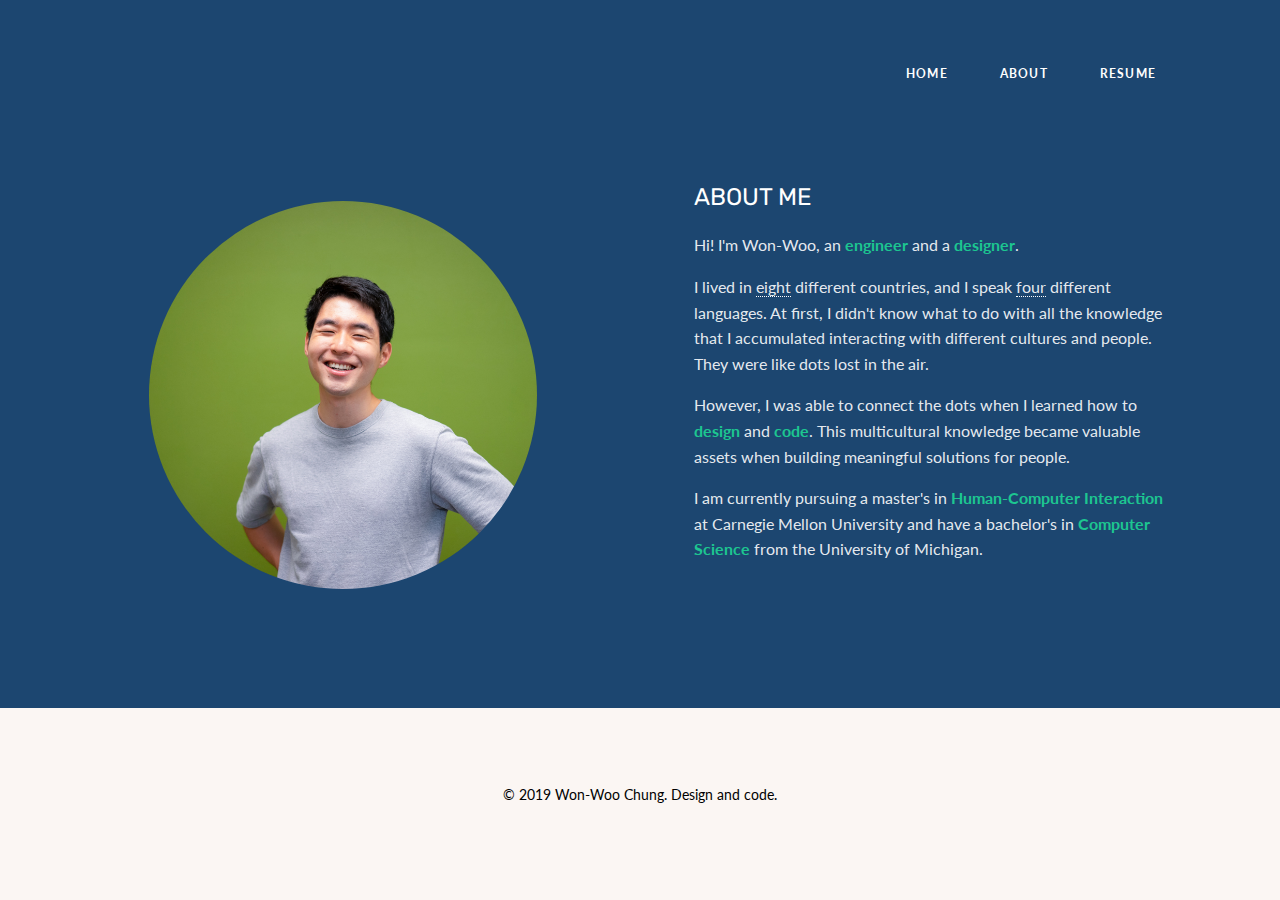
==== about.html @ ddb08c0b "First commit" ====
<!DOCTYPE html>

<meta charset="utf-8">
<meta name="viewport" content="width=device-width, initial-scale=1">
<title>Won-Woo Chung</title>
<link rel="stylesheet" href="styles/main.css">
<link rel="stylesheet" href="https://use.fontawesome.com/releases/v5.8.2/css/all.css" integrity="sha384-oS3vJWv+0UjzBfQzYUhtDYW+Pj2yciDJxpsK1OYPAYjqT085Qq/1cq5FLXAZQ7Ay" crossorigin="anonymous">

<header>
  <div id="header-container">
    <nav>
      <a class="nav__item" href="index.html">HOME</a>
      <a class="nav__item" href="about.html">ABOUT</a>
      <a class="nav__item" href="Won-Woo_Chung_Resume.pdf">RESUME</a>
    </nav>
  </div>
</header>

<main>
  <div id="profile-container" class="top">
    <section id="profile" class="full">
      <img id="profile__img" class="animate" src="images/profile.jpg" alt="Profile">
      <div id="profile__body">
        <h2 class="profile__title">ABOUT ME</h2>
        <p class="profile__text">Hi! I'm Won-Woo, an <span class="highlight">engineer</span> and a <span class="highlight">designer</span>.</p>
        <p class="profile__text">I lived in <span class="tooltip">eight<span class="tooltiptext">Norway, Malaysia, Korea, Russia, France, Azerbaijan, Canada, United States</span></span> different countries, and I speak <span class="tooltip">four<span class="tooltiptext">Korean, English, French, Chinese</span></span> different languages. At first, I didn't know what to do with all the knowledge that I accumulated interacting with different cultures and people. They were like dots lost in the air.</p>
        <p class="profile__text">However, I was able to connect the dots when I learned how to <span class="highlight">design</span> and <span class="highlight">code</span>. This multicultural knowledge became valuable assets when building meaningful solutions for people.</p>
        <p class="profile__text">I am currently pursuing a master's in <span class="highlight">Human-Computer Interaction</span> at Carnegie Mellon University and have a bachelor's in <span class="highlight">Computer Science</span> from the University of Michigan.</p>
        <div id="connect-container">
          <a class="connect" href="mailto:wwchung717@gmail.com"><i class="fas fa-envelope-open-text fa-2x"></i></a>
          <a class="connect" href="https://github.com/wwchung"><i class="fab fa-github fa-2x"></i></a>
          <a class="connect" href="https://www.linkedin.com/in/wwchung"><i class="fab fa-linkedin fa-2x"></i></a>
        </div>
      </div>
    </section>
  </div>
</main>

<footer>
  <p id="copyright">© 2019 Won-Woo Chung. Design and code.</p>
</footer>

<script src="scripts/main.js"></script>
---- styles/main.css ----
@import url('https://fonts.googleapis.com/css?family=Lato:400,700|Rubik:500&display=swap');

body {
  background: #fbf6f3;
  margin: 0;
}

h1,
h2,
h3,
h4,
h5,
h6,
p,
a {
  text-rendering: optimizeLegibility;
  -moz-osx-font-smoothing: grayscale;
  -webkit-font-smoothing: antialiased;
}

h1,
h2,
h3,
h4,
h5,
h6 {
  margin: 0;
}

h2 {
  font: 1.5em/1.6 'Rubik', sans-serif;
}

p {
  font: 1em/1.6 'Lato', sans-serif;
}

a {
  color: #000;
  text-decoration: none;
}

header {
  background: #1c4670;
}

#header-container {
  display: flex;
  justify-content: flex-end;
  margin: auto;
  max-width: 1080px;
  padding: 4rem 2rem;
}

.nav__item {
  color: #fff;
  font: 700 .75em 'Lato', sans-serif;
  letter-spacing: .1em;
  padding: 1em 2em;
  transition: .2s;
}

.nav__item:hover {
  color: #1dc690;
}

section {
  margin: auto;
  max-width: 720px;
  padding: 4rem 2rem;
}

footer {
  margin: auto;
  max-width: 1080px;
  padding: 4rem 2rem;
}

#copyright {
  font: .875em 'Lato', sans-serif;
  text-align: center;
}

.highlight {
  color: #1dc690;
  font-weight: 700;
}

.top {
  background: #1c4670;
}

.full {
  max-width: 1080px;
  padding: 0 2rem;
}

@keyframes fade-in {
  0% {
    opacity: 0;
  }
  100% {
    opacity: 1;
  }
}

.animate {
  animation: fade-in 1s;
}

@media (max-width: 576px) {
  #header-container {
    padding: 4rem 1rem;
  }
  
  section {
    padding: 4rem 1rem;
  }
  
  footer {
    padding: 4rem 1rem;
  }
  
  .full {
    padding: 0 1rem;
  }
}


/* ----- HOME ----- */

#intro-container {
  padding: 2rem 0 12rem;
}

#intro {

}

.intro__header {
  color: #fff;
  font: 3.375em/1.6 'Rubik', sans-serif;
}

.intro__subheader {
  color: rgba(255 255 255 / .9);
  font: 1.5rem 'Lato', sans-serif;
}

#card-container {
  display: grid;
  grid: auto-flow / repeat(4,1fr);
  grid-gap: 0 5%;
  margin: -6rem auto 2rem;
}

.card {
  background: #fff;
  border-radius: 16px;
  box-shadow: 0 2px 1px -1px rgba(0 0 0 / .2), 0 1px 1px 0 rgba(0 0 0 / .14), 0 1px 3px 0 rgba(0 0 0 / .12); /* https://github.com/material-components/material-components-web */
  overflow: hidden;
  transition: 280ms cubic-bezier(.4,0,.2,1); /* https://github.com/material-components/material-components-web */
}

.card:hover {
  box-shadow: 0 5px 5px -3px rgba(0 0 0 / .2), 0 8px 10px 1px rgba(0 0 0 / .14), 0 3px 14px 2px rgba(0 0 0 / .12); /* https://github.com/material-components/material-components-web */
  transform: translateY(-16px);
}

.card__img {
  background: #eee;
}

.card__body {
  display: flex;
  flex-flow: column;
  padding: 1rem;
}

.card__title {
  font: 1.75em 'Rubik', sans-serif;
}

.card__subtitle {
  color: #9e9e9e;
  font: .875em/1.6 'Lato', sans-serif;
}

.card__text {
  font: .875em/1.6 'Lato', sans-serif; 
}

.card__button {
  align-self: flex-end;
  border: 1px solid #1c4670;
  border-radius: 2em;
  color: #1c4670;
  font: .875em 'Lato', sans-serif;
  margin: .5rem 0 0;
  padding: .5em 1em;
  transition: 280ms cubic-bezier(.4,0,.2,1); /* https://github.com/material-components/material-components-web */
}

.card:hover .card__button {
  background: #1dc690;
  border: 1px solid #1dc690;
  color: #fff;
}

.card:hover .card__button--disabled {
  background: #1c4670;
  border: 1px solid #1c4670;
}

@media (max-width: 992px) {
  #card-container {
    grid: auto-flow / repeat(2,1fr);
    grid-gap: 4rem 5%;
  }
}

@media (max-width: 576px) {
  #card-container {
    grid: none;
  }
  
  .intro__header {
    font: 3em/1.6 'Rubik', sans-serif;
  }
  
  .intro__subheader {
    font: 1.25em 'Lato', sans-serif;
  }
}


/* ----- ABOUT ----- */

#profile-container {
  padding: 2rem 0 6rem;
}

#profile {
  display: grid;
  grid: auto-flow / repeat(2,1fr);
  grid-gap: 0 10%;
  place-items: center;
}

#profile__img {
  border-radius: 50%;
  width: 80%;
}

#profile__body {

}

.profile__title {
  color: #fff;
}

.profile__text {
  color: rgba(255 255 255 / .9);
}

.tooltip {
  border-bottom: 1px dotted #fff;
  cursor: pointer;
  position: relative;
}

.tooltiptext {
  background: #000;
  border-radius: 8px;
  bottom: 150%;
  color: #fff;
  left: 50%;
  margin-left: -60px;
  opacity: 0;
  padding: .5em;
  position: absolute;
  text-align: center;
  transition: opacity .2s;
  visibility: hidden;
  width: 120px;
  z-index: 1;
}

.tooltiptext::after {
  border-color: #000 transparent transparent transparent;
  border-style: solid;
  border-width: 5px;
  content: '';
  left: 50%;
  margin-left: -5px;
  position: absolute;
  top: 100%;
}

.tooltip:hover .tooltiptext {
  opacity: 1;
  visibility: visible;
}

#connect-container {
  margin: 2rem 0 0;
}

.connect {
  padding: 1rem;
}

.connect:first-child {
  margin: 0 0 0 -1rem;
}

.connect:last-child {
  margin: 0 -1rem 0 0;
}

i {
  color: #fff;
  transition: .2s;
}

.connect:hover i {
  color: #1dc690;
}

@media (max-width: 768px) {
  #profile {
    grid: none;
    grid-gap: 4rem;
  }
  
  #profile__img {
    width: 100%;
  }
  
  #connect-container {
    margin: 4rem 0 0;
    text-align: center;
  }
  
  .connect {
    padding: 2rem;
  }
}


/* ----- PROJECT ----- */

#project-container {
  padding: 2rem 0;
}

#project {
  align-items: center;
  display: flex;
  flex-flow: column;
}

.project__header {
  color: #fff;
  font: 5em 'Rubik', sans-serif;
}

.project__subheader {
  color: rgba(255 255 255 / .9);
  font: 1.25em 'Lato', sans-serif;
  margin: 1em 0;
}

#project__img {
  margin: 4rem 0 0;
  width: 50%;
}

.badge {
  width: 200px;
}
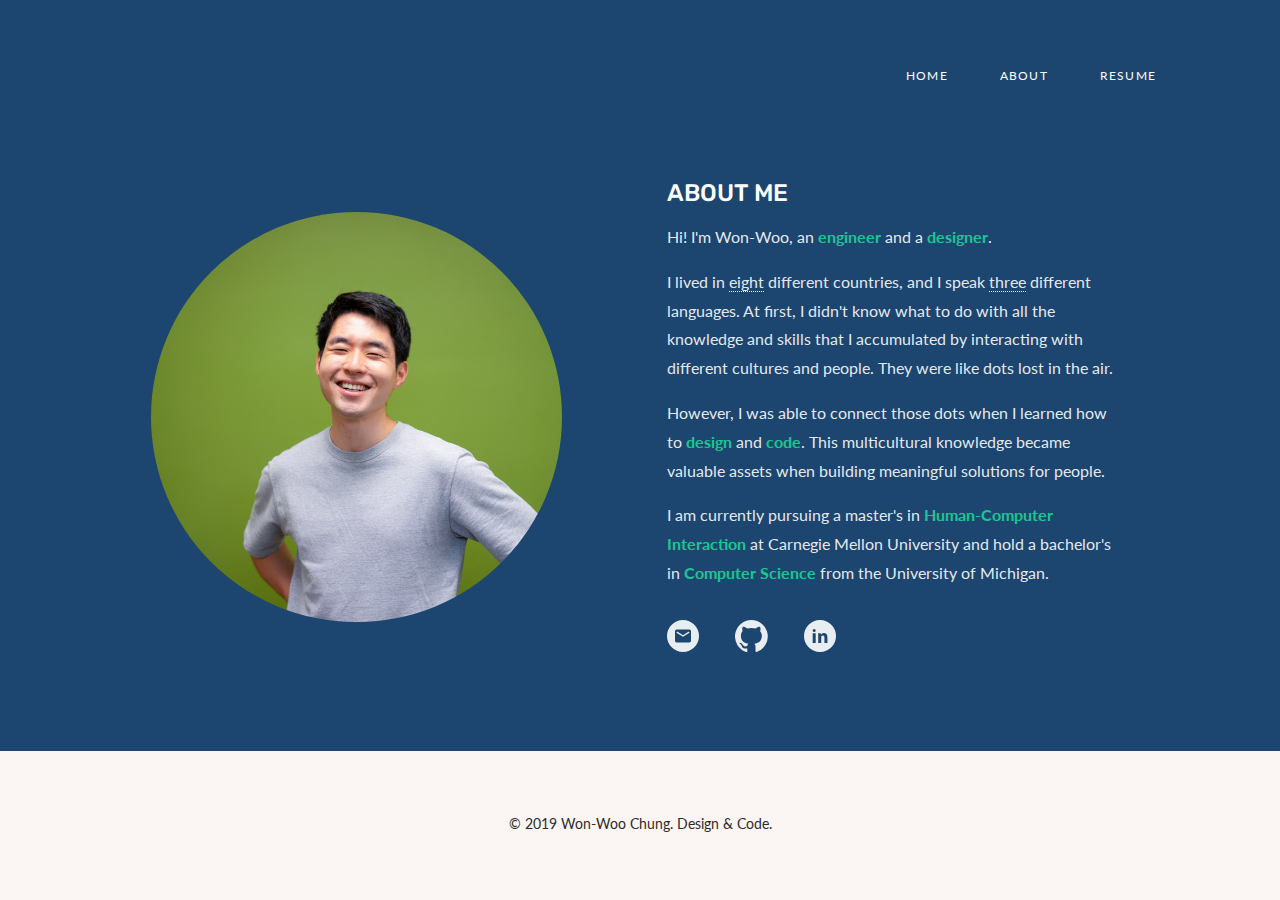
==== commit 329022fa: "Cleaned code" ====
--- a/about.html
+++ b/about.html
@@ -4,12 +4,11 @@
 <meta name="viewport" content="width=device-width, initial-scale=1">
 <title>Won-Woo Chung</title>
 <link rel="stylesheet" href="styles/main.css">
-<link rel="stylesheet" href="https://use.fontawesome.com/releases/v5.8.2/css/all.css" integrity="sha384-oS3vJWv+0UjzBfQzYUhtDYW+Pj2yciDJxpsK1OYPAYjqT085Qq/1cq5FLXAZQ7Ay" crossorigin="anonymous">
 
 <header>
   <div id="header-container">
     <nav>
-      <a class="nav__item" href="index.html">HOME</a>
+      <a class="nav__item" href=".">HOME</a>
       <a class="nav__item" href="about.html">ABOUT</a>
       <a class="nav__item" href="Won-Woo_Chung_Resume.pdf">RESUME</a>
     </nav>
@@ -17,27 +16,31 @@
 </header>
 
 <main>
-  <div id="profile-container" class="top">
-    <section id="profile" class="full">
-      <img id="profile__img" class="animate" src="images/profile.jpg" alt="Profile">
+  <div id="profile-container" class="bg-color">
+    <section id="profile" class="full-width">
+      <img class="animate" src="images/profile.jpg">
       <div id="profile__body">
-        <h2 class="profile__title">ABOUT ME</h2>
-        <p class="profile__text">Hi! I'm Won-Woo, an <span class="highlight">engineer</span> and a <span class="highlight">designer</span>.</p>
-        <p class="profile__text">I lived in <span class="tooltip">eight<span class="tooltiptext">Norway, Malaysia, Korea, Russia, France, Azerbaijan, Canada, United States</span></span> different countries, and I speak <span class="tooltip">four<span class="tooltiptext">Korean, English, French, Chinese</span></span> different languages. At first, I didn't know what to do with all the knowledge that I accumulated interacting with different cultures and people. They were like dots lost in the air.</p>
-        <p class="profile__text">However, I was able to connect the dots when I learned how to <span class="highlight">design</span> and <span class="highlight">code</span>. This multicultural knowledge became valuable assets when building meaningful solutions for people.</p>
-        <p class="profile__text">I am currently pursuing a master's in <span class="highlight">Human-Computer Interaction</span> at Carnegie Mellon University and have a bachelor's in <span class="highlight">Computer Science</span> from the University of Michigan.</p>
+        <h2>ABOUT ME</h2>
+        <p>Hi! I'm Won-Woo, an <span class="highlight">engineer</span> and a <span class="highlight">designer</span>.</p>
+        <p>I lived in <span class="tooltip">eight<span class="tooltip-text">Norway, Malaysia, Korea, Russia, France, Azerbaijan, Canada, United States</span></span> different countries, and I speak <span class="tooltip">three<span class="tooltip-text">Korean, English, French</span></span> different languages. At first, I didn't know what to do with all the knowledge and skills that I accumulated by interacting with different cultures and people. They were like dots lost in the air.</p>
+        <p>However, I was able to connect those dots when I learned how to <span class="highlight">design</span> and <span class="highlight">code</span>. This multicultural knowledge became valuable assets when building meaningful solutions for people.</p>
+        <p>I am currently pursuing a master's in <span class="highlight">Human-Computer Interaction</span> at Carnegie Mellon University and hold a bachelor's in <span class="highlight">Computer Science</span> from the University of Michigan.</p>
         <div id="connect-container">
-          <a class="connect" href="mailto:wwchung717@gmail.com"><i class="fas fa-envelope-open-text fa-2x"></i></a>
-          <a class="connect" href="https://github.com/wwchung"><i class="fab fa-github fa-2x"></i></a>
-          <a class="connect" href="https://www.linkedin.com/in/wwchung"><i class="fab fa-linkedin fa-2x"></i></a>
+          <a class="connect" href="mailto:wwchung717@gmail.com">
+            <svg class="connect__icon" xmlns="http://www.w3.org/2000/svg" viewBox="0 0 32 32"><path d="M21.36 11.85L16 15.2l-5.36-3.35A.68.68 0 1 0 9.92 13l5.66 3.54a.8.8 0 0 0 .84 0L22.08 13a.68.68 0 1 0-.72-1.15z"/><path d="M16 0a16 16 0 1 0 16 16A16 16 0 0 0 16 0zm8 20.8a1.6 1.6 0 0 1-1.6 1.6H9.6A1.6 1.6 0 0 1 8 20.8v-9.6a1.6 1.6 0 0 1 1.6-1.6h12.8a1.6 1.6 0 0 1 1.6 1.6z"/></svg>
+          </a>
+          <a class="connect" href="https://github.com/wwchung">
+            <svg class="connect__icon" xmlns="http://www.w3.org/2000/svg" viewBox="0 0 32 31.21"><path d="M16 0a16 16 0 0 0-5.06 31.18c.8.15 1.09-.34 1.09-.77v-2.72c-4.45 1-5.39-2.14-5.39-2.14a4.25 4.25 0 0 0-1.79-2.35c-1.46-1 .11-1 .11-1a3.39 3.39 0 0 1 2.45 1.65 3.39 3.39 0 0 0 4.65 1.33 3.44 3.44 0 0 1 1-2.14c-3.55-.4-7.29-1.78-7.29-7.91a6.21 6.21 0 0 1 1.65-4.29 5.67 5.67 0 0 1 .18-4.2s1.34-.43 4.4 1.64a15.12 15.12 0 0 1 8 0c3-2.07 4.39-1.64 4.39-1.64a5.72 5.72 0 0 1 .16 4.23 6.16 6.16 0 0 1 1.65 4.29c0 6.15-3.74 7.5-7.31 7.9A3.79 3.79 0 0 1 20 26v4.39c0 .52.29.93 1.1.77A16 16 0 0 0 16 0z"/></svg>
+          </a>
+          <a class="connect" href="https://www.linkedin.com/in/wwchung">
+            <svg class="connect__icon" xmlns="http://www.w3.org/2000/svg" viewBox="0 0 32 32"><path d="M16 0a16 16 0 1 0 16 16A16 16 0 0 0 16 0zm-4.3 23h-3v-9.76h3zm-1.54-11a1.53 1.53 0 1 1 0-3.06 1.53 1.53 0 1 1 0 3.06zm13.26 11h-3v-5.4c0-1.26-.44-2.12-1.54-2.12a1.62 1.62 0 0 0-1.54 1.14 2.09 2.09 0 0 0-.12.76V23h-3v-6.64c0-1.22 0-2.26-.08-3.12h2.56l.14 1.34h.06a3.58 3.58 0 0 1 3-1.56c2 0 3.5 1.32 3.5 4.2z"/></svg>
+          </a>
         </div>
       </div>
     </section>
   </div>
 </main>
 
-<footer>
-  <p id="copyright">© 2019 Won-Woo Chung. Design and code.</p>
-</footer>
+<footer>© 2019 Won-Woo Chung. Design & Code.</footer>
 
 <script src="scripts/main.js"></script>--- a/styles/main.css
+++ b/styles/main.css
@@ -2,17 +2,9 @@
 
 body {
   background: #fbf6f3;
+  color: #2b2b2b;
+  font-family: 'Lato', sans-serif;
   margin: 0;
-}
-
-h1,
-h2,
-h3,
-h4,
-h5,
-h6,
-p,
-a {
   text-rendering: optimizeLegibility;
   -moz-osx-font-smoothing: grayscale;
   -webkit-font-smoothing: antialiased;
@@ -24,19 +16,15 @@
 h4,
 h5,
 h6 {
+  font-weight: 500;
   margin: 0;
 }
 
-h2 {
-  font: 1.5em/1.6 'Rubik', sans-serif;
-}
-
 p {
-  font: 1em/1.6 'Lato', sans-serif;
+  line-height: 1.8;
 }
 
 a {
-  color: #000;
   text-decoration: none;
 }
 
@@ -45,16 +33,15 @@
 }
 
 #header-container {
-  display: flex;
-  justify-content: flex-end;
   margin: auto;
   max-width: 1080px;
   padding: 4rem 2rem;
+  text-align: right;
 }
 
 .nav__item {
   color: #fff;
-  font: 700 .75em 'Lato', sans-serif;
+  font-size: .75em;
   letter-spacing: .1em;
   padding: 1em 2em;
   transition: .2s;
@@ -66,19 +53,36 @@
 
 section {
   margin: auto;
-  max-width: 720px;
-  padding: 4rem 2rem;
 }
 
 footer {
+  font-size: .875em;
   margin: auto;
   max-width: 1080px;
   padding: 4rem 2rem;
-}
-
-#copyright {
-  font: .875em 'Lato', sans-serif;
   text-align: center;
+}
+
+.bg-color {
+  background: #1c4670;
+}
+
+.full-width {
+  max-width: 1080px;
+  padding: 0 2rem;
+}
+
+@keyframes fade-in {
+  0% {
+    opacity: 0;
+  }
+  100% {
+    opacity: 1;
+  }
+}
+
+.animate {
+  animation: fade-in 1s;
 }
 
 .highlight {
@@ -86,46 +90,19 @@
   font-weight: 700;
 }
 
-.top {
-  background: #1c4670;
-}
-
-.full {
-  max-width: 1080px;
-  padding: 0 2rem;
-}
-
-@keyframes fade-in {
-  0% {
-    opacity: 0;
-  }
-  100% {
-    opacity: 1;
-  }
-}
-
-.animate {
-  animation: fade-in 1s;
-}
-
 @media (max-width: 576px) {
   #header-container {
     padding: 4rem 1rem;
   }
   
-  section {
-    padding: 4rem 1rem;
-  }
-  
   footer {
     padding: 4rem 1rem;
   }
   
-  .full {
+  .full-width {
     padding: 0 1rem;
   }
 }
-
 
 /* ----- HOME ----- */
 
@@ -133,23 +110,22 @@
   padding: 2rem 0 12rem;
 }
 
-#intro {
-
-}
-
-.intro__header {
+#intro h1 {
   color: #fff;
-  font: 3.375em/1.6 'Rubik', sans-serif;
-}
-
-.intro__subheader {
-  color: rgba(255 255 255 / .9);
-  font: 1.5rem 'Lato', sans-serif;
+  font-family: 'Rubik', sans-serif;
+  font-size: 3.375em;
+  line-height: 1.8;
+}
+
+#intro h2 {
+  color: #ffffffe6;
+  font-size: 1.5em;
+  line-height: 1;
 }
 
 #card-container {
   display: grid;
-  grid: auto-flow / repeat(4,1fr);
+  grid: auto-flow / repeat(4, 1fr);
   grid-gap: 0 5%;
   margin: -6rem auto 2rem;
 }
@@ -157,18 +133,19 @@
 .card {
   background: #fff;
   border-radius: 16px;
-  box-shadow: 0 2px 1px -1px rgba(0 0 0 / .2), 0 1px 1px 0 rgba(0 0 0 / .14), 0 1px 3px 0 rgba(0 0 0 / .12); /* https://github.com/material-components/material-components-web */
+  box-shadow: 0 4px 8px 0 #0003;
   overflow: hidden;
-  transition: 280ms cubic-bezier(.4,0,.2,1); /* https://github.com/material-components/material-components-web */
+  transition: .2s;
 }
 
 .card:hover {
-  box-shadow: 0 5px 5px -3px rgba(0 0 0 / .2), 0 8px 10px 1px rgba(0 0 0 / .14), 0 3px 14px 2px rgba(0 0 0 / .12); /* https://github.com/material-components/material-components-web */
-  transform: translateY(-16px);
-}
-
-.card__img {
+  box-shadow: 0 8px 16px 0 #0003;
+  transform: translateY(-1rem);
+}
+
+.card img {
   background: #eee;
+  width: 100%;
 }
 
 .card__body {
@@ -177,28 +154,32 @@
   padding: 1rem;
 }
 
-.card__title {
-  font: 1.75em 'Rubik', sans-serif;
-}
-
-.card__subtitle {
-  color: #9e9e9e;
-  font: .875em/1.6 'Lato', sans-serif;
-}
-
-.card__text {
-  font: .875em/1.6 'Lato', sans-serif; 
+.card h3 {
+  font-family: 'Rubik', sans-serif;
+  font-size: 1.75em;
+  line-height: 1;
+}
+
+.card h4 {
+  color: #767676;
+  font-size: .875em;
+  line-height: 1.6;
+}
+
+.card p {
+  font-size: .875em;
+  line-height: 1.6;
+  margin: .5rem 0 1rem;
 }
 
 .card__button {
   align-self: flex-end;
   border: 1px solid #1c4670;
-  border-radius: 2em;
+  border-radius: 1em;
   color: #1c4670;
-  font: .875em 'Lato', sans-serif;
-  margin: .5rem 0 0;
+  font-size: .875em;
   padding: .5em 1em;
-  transition: 280ms cubic-bezier(.4,0,.2,1); /* https://github.com/material-components/material-components-web */
+  transition: .2s;
 }
 
 .card:hover .card__button {
@@ -214,25 +195,40 @@
 
 @media (max-width: 992px) {
   #card-container {
-    grid: auto-flow / repeat(2,1fr);
+    grid: auto-flow / repeat(2, 1fr);
     grid-gap: 4rem 5%;
   }
+  
+  .card:hover {
+    box-shadow: 0 4px 8px 0 #0003;
+    transform: none;
+  }
+  
+  .card__button {
+    background: #1dc690;
+    border: 1px solid #1dc690;
+    color: #fff;
+  }
+  
+  .card__button--disabled {
+    background: #1c4670;
+    border: 1px solid #1c4670;
+  }
 }
 
 @media (max-width: 576px) {
+  #intro h1 {
+    font-size: 2.875em;
+  }
+  
+  #intro h2 {
+    font-size: 1.25em;
+  }
+  
   #card-container {
     grid: none;
   }
-  
-  .intro__header {
-    font: 3em/1.6 'Rubik', sans-serif;
-  }
-  
-  .intro__subheader {
-    font: 1.25em 'Lato', sans-serif;
-  }
-}
-
+}
 
 /* ----- ABOUT ----- */
 
@@ -242,40 +238,40 @@
 
 #profile {
   display: grid;
-  grid: auto-flow / repeat(2,1fr);
-  grid-gap: 0 10%;
+  grid: auto-flow / repeat(2, 1fr);
+  grid-gap: 0 5%;
   place-items: center;
 }
 
-#profile__img {
+#profile img {
   border-radius: 50%;
   width: 80%;
 }
 
 #profile__body {
-
-}
-
-.profile__title {
+  margin: 0 4rem 0 0;
+}
+
+#profile h2 {
   color: #fff;
-}
-
-.profile__text {
-  color: rgba(255 255 255 / .9);
+  font-family: 'Rubik', sans-serif;
+}
+
+#profile p {
+  color: #ffffffe6;
 }
 
 .tooltip {
   border-bottom: 1px dotted #fff;
-  cursor: pointer;
+  cursor: help;
   position: relative;
 }
 
-.tooltiptext {
+.tooltip-text {
   background: #000;
   border-radius: 8px;
   bottom: 150%;
-  color: #fff;
-  left: 50%;
+  left: 30%;
   margin-left: -60px;
   opacity: 0;
   padding: .5em;
@@ -284,10 +280,9 @@
   transition: opacity .2s;
   visibility: hidden;
   width: 120px;
-  z-index: 1;
-}
-
-.tooltiptext::after {
+}
+
+.tooltip-text::after {
   border-color: #000 transparent transparent transparent;
   border-style: solid;
   border-width: 5px;
@@ -298,7 +293,7 @@
   top: 100%;
 }
 
-.tooltip:hover .tooltiptext {
+.tooltip:hover .tooltip-text {
   opacity: 1;
   visibility: visible;
 }
@@ -308,24 +303,25 @@
 }
 
 .connect {
-  padding: 1rem;
+  margin: 1rem;
 }
 
 .connect:first-child {
-  margin: 0 0 0 -1rem;
+  margin: 1rem 1rem 1rem 0;
 }
 
 .connect:last-child {
-  margin: 0 -1rem 0 0;
-}
-
-i {
-  color: #fff;
+  margin: 1rem 0 1rem 1rem;
+}
+
+.connect__icon {
+  fill: #ffffffe6;
+  height: 2rem;
   transition: .2s;
 }
 
-.connect:hover i {
-  color: #1dc690;
+.connect:hover .connect__icon {
+  fill: #1dc690;
 }
 
 @media (max-width: 768px) {
@@ -334,8 +330,12 @@
     grid-gap: 4rem;
   }
   
-  #profile__img {
+  #profile img {
     width: 100%;
+  }
+  
+  #profile__body {
+    margin: 0;
   }
   
   #connect-container {
@@ -344,39 +344,6 @@
   }
   
   .connect {
-    padding: 2rem;
-  }
-}
-
-
-/* ----- PROJECT ----- */
-
-#project-container {
-  padding: 2rem 0;
-}
-
-#project {
-  align-items: center;
-  display: flex;
-  flex-flow: column;
-}
-
-.project__header {
-  color: #fff;
-  font: 5em 'Rubik', sans-serif;
-}
-
-.project__subheader {
-  color: rgba(255 255 255 / .9);
-  font: 1.25em 'Lato', sans-serif;
-  margin: 1em 0;
-}
-
-#project__img {
-  margin: 4rem 0 0;
-  width: 50%;
-}
-
-.badge {
-  width: 200px;
+    margin: 2rem;
+  }
 }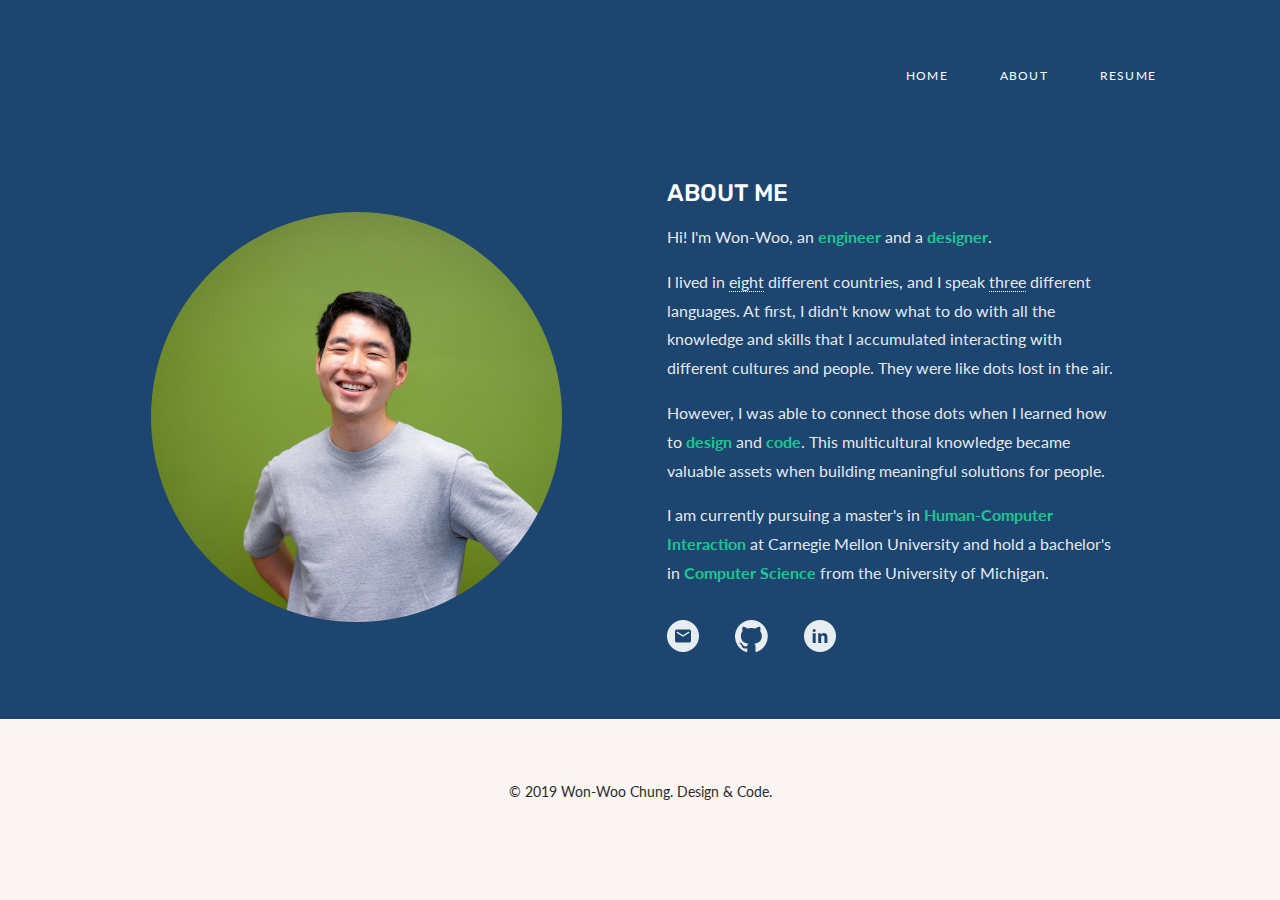
==== commit f85bc162: "Update about page" ====
--- a/about.html
+++ b/about.html
@@ -22,7 +22,7 @@
       <div id="profile__body">
         <h2>ABOUT ME</h2>
         <p>Hi! I'm Won-Woo, an <span class="highlight">engineer</span> and a <span class="highlight">designer</span>.</p>
-        <p>I lived in <span class="tooltip">eight<span class="tooltip-text">Norway, Malaysia, Korea, Russia, France, Azerbaijan, Canada, United States</span></span> different countries, and I speak <span class="tooltip">three<span class="tooltip-text">Korean, English, French</span></span> different languages. At first, I didn't know what to do with all the knowledge and skills that I accumulated by interacting with different cultures and people. They were like dots lost in the air.</p>
+        <p>I lived in <span class="tooltip">eight<span class="tooltip-text">Norway, Malaysia, Korea, Russia, France, Azerbaijan, Canada, United States</span></span> different countries, and I speak <span class="tooltip">three<span class="tooltip-text">Korean, English, French</span></span> different languages. At first, I didn't know what to do with all the knowledge and skills that I accumulated interacting with different cultures and people. They were like dots lost in the air.</p>
         <p>However, I was able to connect those dots when I learned how to <span class="highlight">design</span> and <span class="highlight">code</span>. This multicultural knowledge became valuable assets when building meaningful solutions for people.</p>
         <p>I am currently pursuing a master's in <span class="highlight">Human-Computer Interaction</span> at Carnegie Mellon University and hold a bachelor's in <span class="highlight">Computer Science</span> from the University of Michigan.</p>
         <div id="connect-container">
--- a/styles/main.css
+++ b/styles/main.css
@@ -233,7 +233,7 @@
 /* ----- ABOUT ----- */
 
 #profile-container {
-  padding: 2rem 0 6rem;
+  padding: 2rem 0 4rem;
 }
 
 #profile {
@@ -346,4 +346,59 @@
   .connect {
     margin: 2rem;
   }
+}
+
+/* ----- PROJECT ----- */
+
+section {
+  padding: 4rem 2rem;
+  max-width: 640px;
+}
+
+#project h2 {
+  font-family: 'Rubik', sans-serif;
+}
+
+#project h4 {
+  font-size: 1.125em;
+  font-weight: 700;
+}
+
+#overview-container {
+  padding: 2rem 0;
+}
+
+#overview {
+  text-align: center;
+}
+
+#overview h1 {
+  color: #fff;
+  font-family: 'Rubik', sans-serif;
+  font-size: 4em;
+}
+
+#overview h3 {
+  color: #ffffffe6;
+  font-size: 1.25em;
+  margin: 1em 0;
+}
+
+.badge {
+  width: 200px;
+}
+
+.cover {
+  margin: 4rem 0 2rem;
+  max-width: 640px;
+}
+
+.bg-warsound {
+  background: #34515e;
+}
+
+@media (max-width: 576px) {
+  section {
+    padding: 4rem 1rem;
+  }
 }